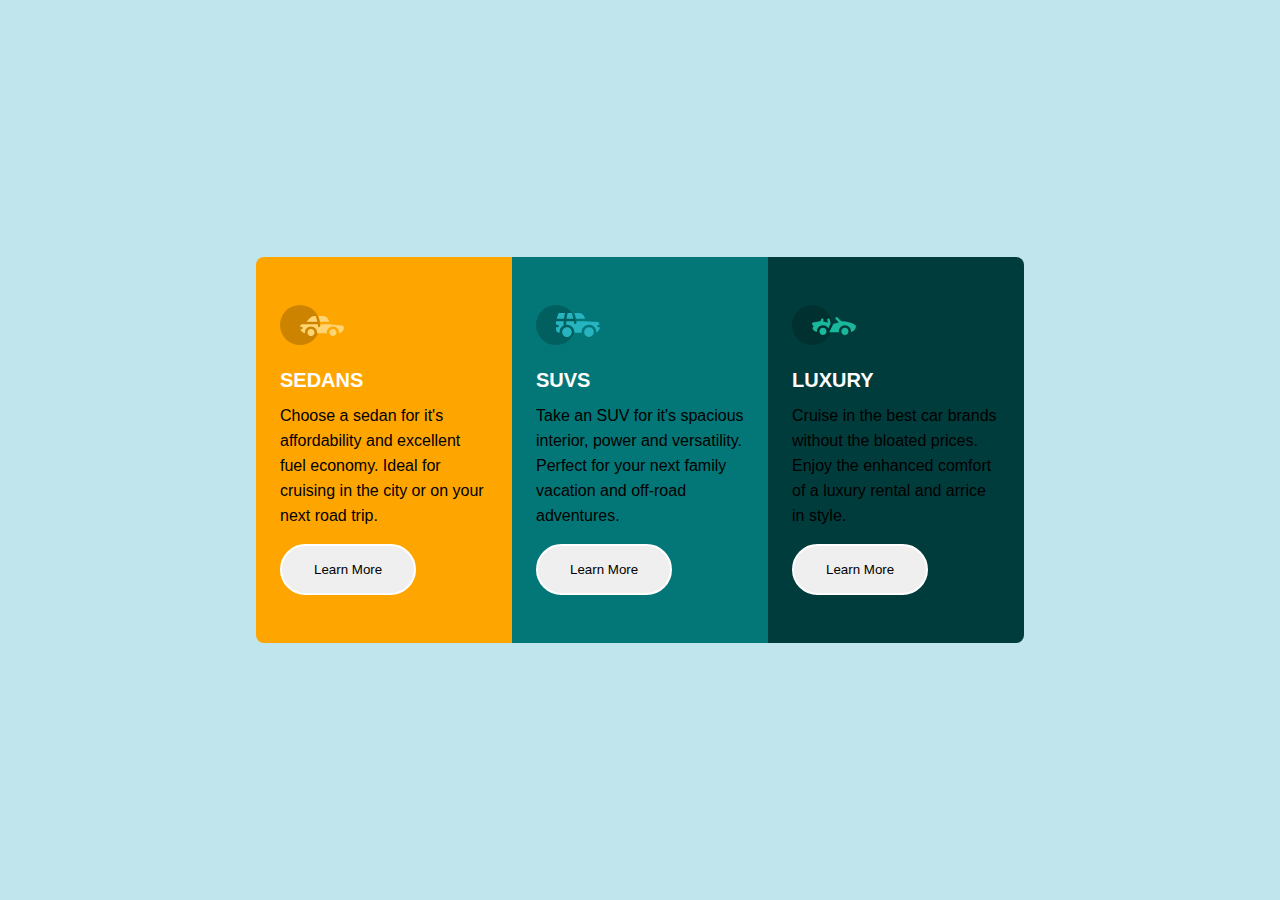
==== index.html @ 406b61cf "Initial commit" ====
<!DOCTYPE html>
<html>

<head>
  <meta charset="utf-8">
  <meta name="viewport" content="width=device-width">
  <title>replit</title>
  <link href="style.css" rel="stylesheet" type="text/css" />
  <title>flexbox</title>
</head>

<body>
  <main>
    <div class="container">
      <div class="flex1">
          <img src="icons/icon-sedans.svg" />
        <h3>SEDANS</h3>
        <p>Choose a sedan for it's affordability and excellent fuel economy. Ideal for cruising in the city or on your next road trip.</p>
        <button class="btn">Learn More</button>
      </div>
      <div class="flex2">
        <img src="icons/icon-suvs.svg" />
        <h3>SUVS</h3>
        <p>Take an SUV for it's spacious interior, power and versatility. Perfect for your next family vacation and off-road adventures.</p>
        <button class="btn">Learn More</button>
      </div>
      <div class="flex3">
        <img src="icons/icon-luxury.svg" />
        <h3>LUXURY</h3>
        <p>Cruise in the best car brands without the bloated prices. Enjoy the enhanced comfort of a luxury rental and arrice in style.</p>
        <button class="btn">Learn More</button>  
      </div>
    </div>
  </main>
  <script src="script.js"></script>
</body>

</html>
---- style.css ----
html, body {
  height: 100%;
  width: 100%;
}

* {
  margin: 0;
  padding: 0;
  box-sizing: border-box;
}

body {
  background-color: #c1e5ec;
  display: flex;
  font-family: helvetica;
}

main {
  max-width: 60%;
  display: flex;
  margin:  auto;
  justify-content: center;
/*   align-items: justify; */
}

main .container {
  display: flex;
  border-radius: 20px;
  align-items: center;
}


.container .flex1 {
  background-color: orange;
  padding: 2em;
  width: 100%;
  height: 100%;
  text-align: left;
  border-radius: 8px 0 0 8px;
}
img, p{
  padding-bottom: 1rem;
}

.container .flex2 {
  background-color: #037777;
  padding: 2em;
  width: 100%;
  height: 100%;
  text-align: left;
}

.container .flex3 {
  background-color: #013c3c;
  padding: 2em;
  width: 100%;
  height: 100%;
  text-align: left;
  border-radius: 0 8px 8px 0;
}
.container .flex1, .container .flex2, .container .flex3{
  padding: 3rem 1.5rem;
  line-height: 25px;
}
.btn{
  padding: 1rem 2rem;
  border-radius: 50px;
  border: 2px solid white;
  cursor: pointer;
  margin: 0;
  
}
.btn:hover{
  background:none;
}

 h3 {
  color: #fff;
  font-size: 20px;
  padding-bottom: 10px;
}
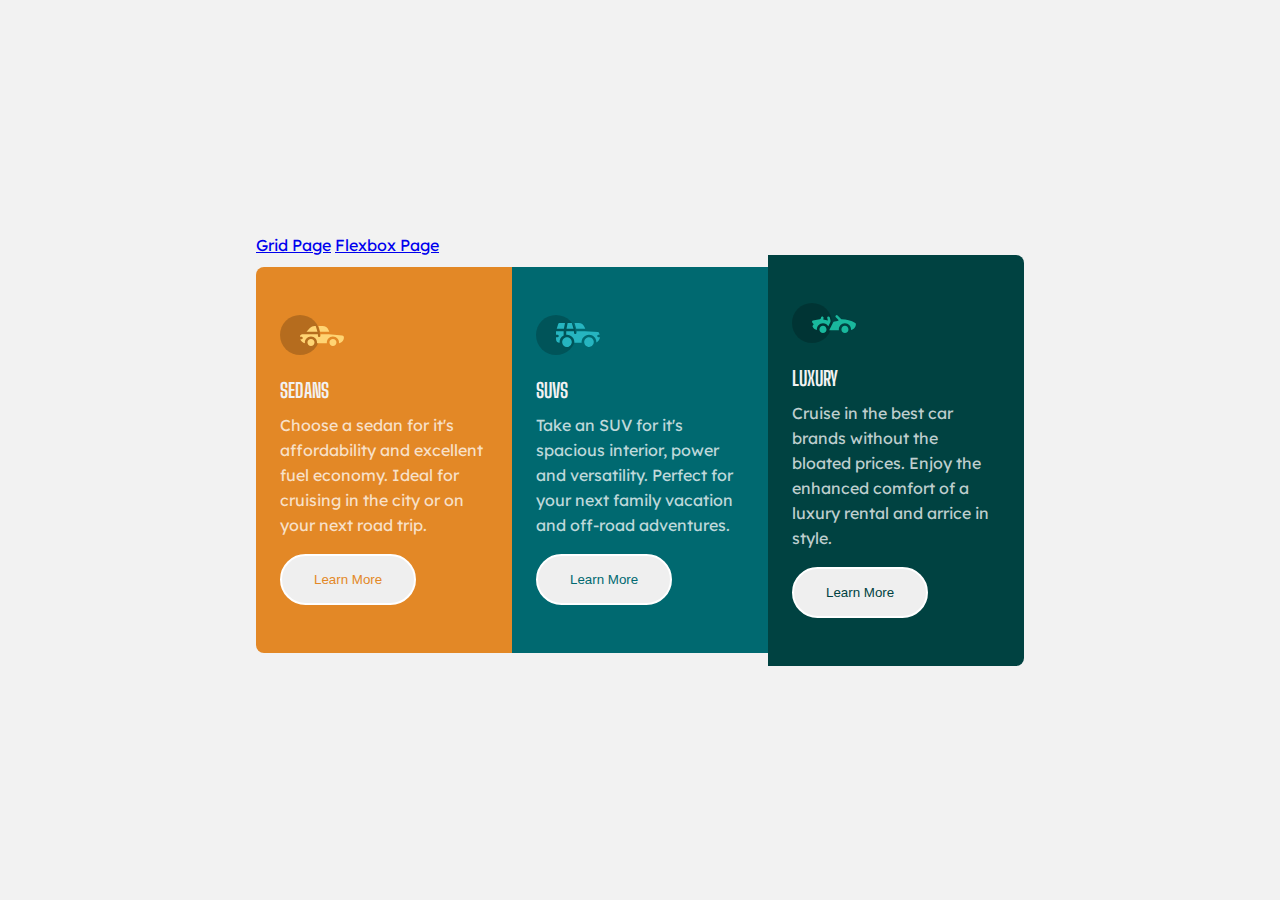
==== commit 4cdf7d34: "Add: Link to switch between grid page and flexbox page with styling" ====
--- a/index.html
+++ b/index.html
@@ -11,6 +11,10 @@
 
 <body>
   <main>
+    <div>
+      <a href="./grid.html">Grid Page</a>
+      <a href="./index.html">Flexbox Page</a>
+    </div>
     <div class="container">
       <div class="flex1">
           <img src="icons/icon-sedans.svg" />
--- a/style.css
+++ b/style.css
@@ -1,3 +1,5 @@
+@import url('https://fonts.googleapis.com/css2?family=Big+Shoulders+Display:wght@700&family=Lexend+Deca&display=swap');
+
 html, body {
   height: 100%;
   width: 100%;
@@ -10,14 +12,16 @@
 }
 
 body {
-  background-color: #c1e5ec;
+  background-color: hsl(0, 0%, 95%);
   display: flex;
-  font-family: helvetica;
+  font-family: 'Lexend Deca', sans-serif;
+  font: 15px;
 }
 
 main {
-  max-width: 60%;
+  width: 60%;
   display: flex;
+  flex-direction: column;
   margin:  auto;
   justify-content: center;
 /*   align-items: justify; */
@@ -29,9 +33,13 @@
   align-items: center;
 }
 
+p {
+  color: hsla(0, 0%, 100%, 0.75);
+}
+
 
 .container .flex1 {
-  background-color: orange;
+  background-color: hsl(31, 77%, 52%);
   padding: 2em;
   width: 100%;
   height: 100%;
@@ -43,7 +51,7 @@
 }
 
 .container .flex2 {
-  background-color: #037777;
+  background-color: hsl(184, 100%, 22%);
   padding: 2em;
   width: 100%;
   height: 100%;
@@ -51,7 +59,7 @@
 }
 
 .container .flex3 {
-  background-color: #013c3c;
+  background-color: hsl(179, 100%, 13%);
   padding: 2em;
   width: 100%;
   height: 100%;
@@ -71,11 +79,56 @@
   
 }
 .btn:hover{
+  background: none;
+  color: hsl(0, 0%, 95%) !important;
+}
+
+.btn:active {
   background:none;
+  color: hsl(0, 0%, 95%);
+}
+
+.flex1 .btn {
+  color: hsl(31, 77%, 52%);
+}
+
+.flex2 .btn {
+  color: hsl(184, 100%, 22%);
+}
+
+.flex3 .btn {
+  color: hsl(179, 100%, 13%);
 }
 
  h3 {
-  color: #fff;
+  color: hsl(0, 0%, 95%);
   font-size: 20px;
+  font-family: 'Big Shoulders Display', cursive;
   padding-bottom: 10px;
 }
+
+@media screen and (max-width:375px){
+  body {
+    margin: 4em auto;
+  }
+
+  main {
+    width: 80%;
+  }
+
+
+  .container{
+    flex-direction: column;
+  }
+
+  .container div {
+    width: 100%;
+    margin-bottom: 2em;
+  }
+
+
+/*   .second-box{
+    width: 100%;
+  } */
+  
+}
